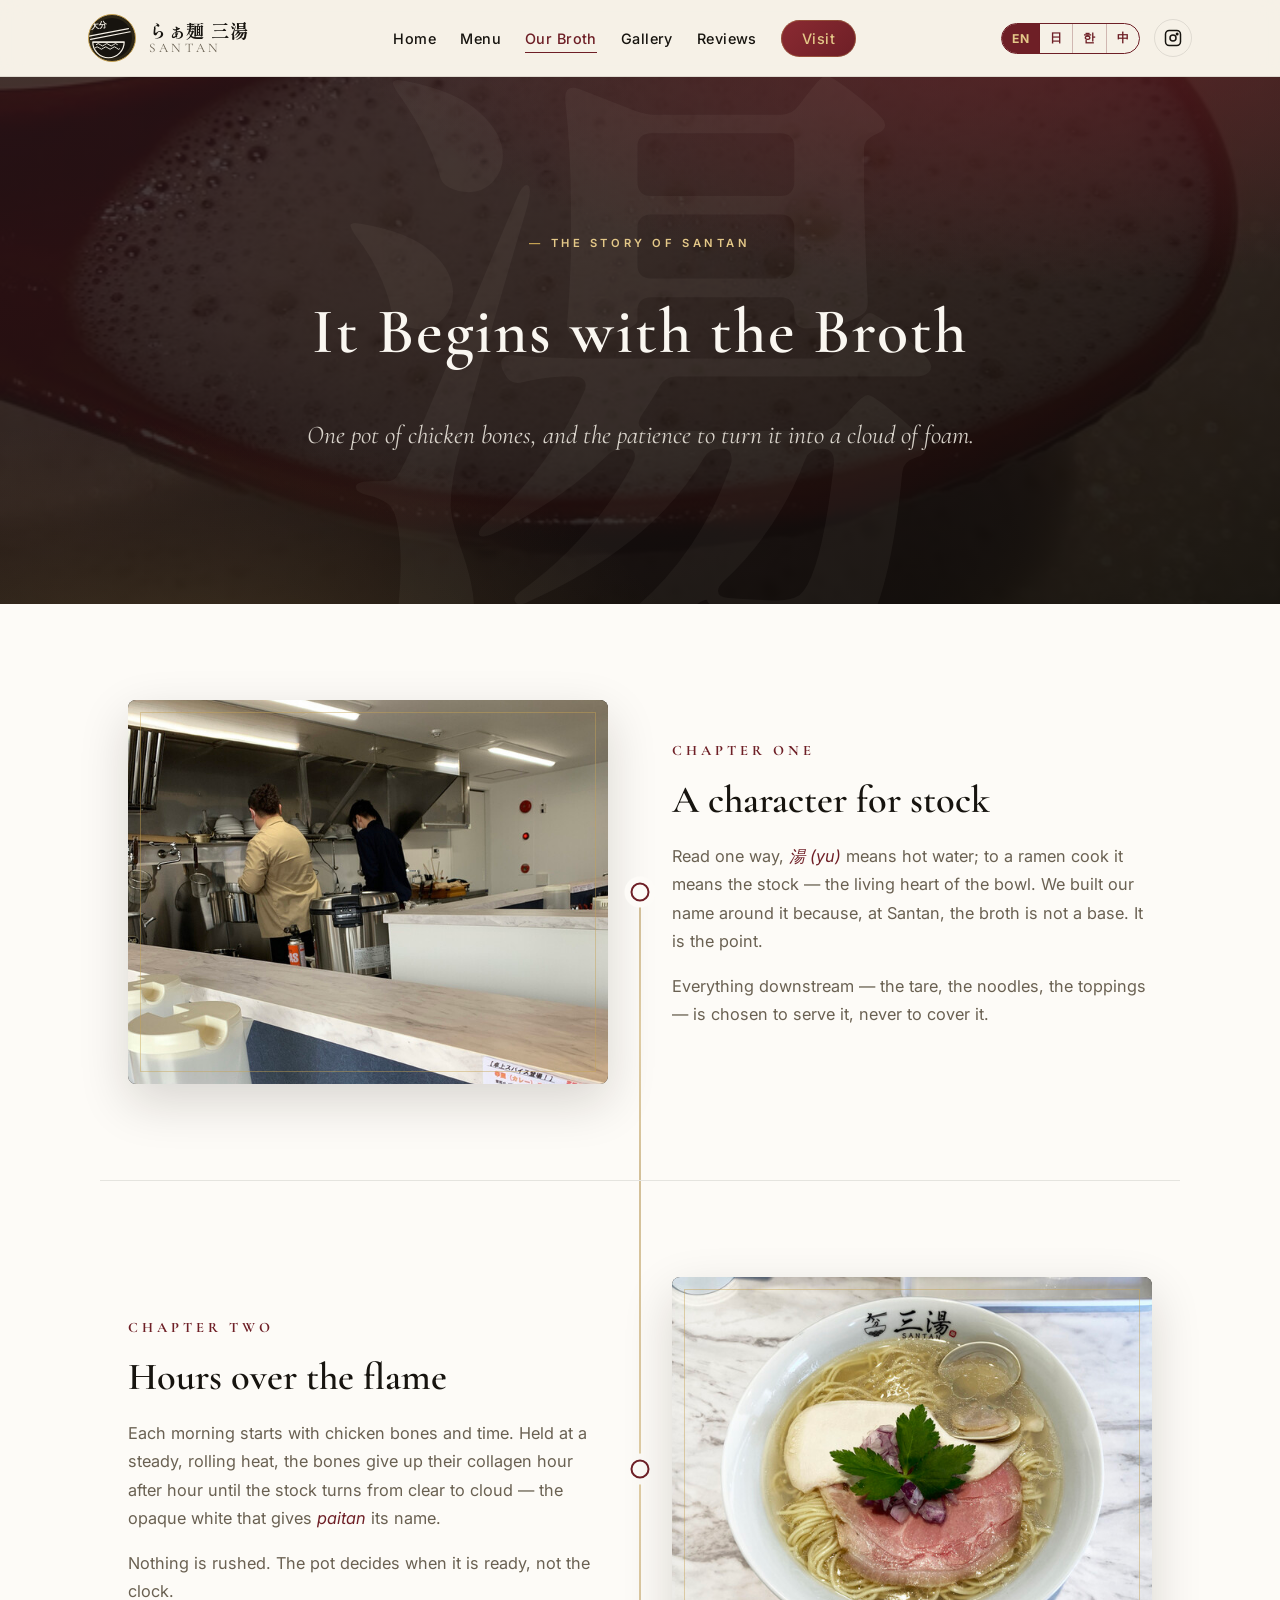
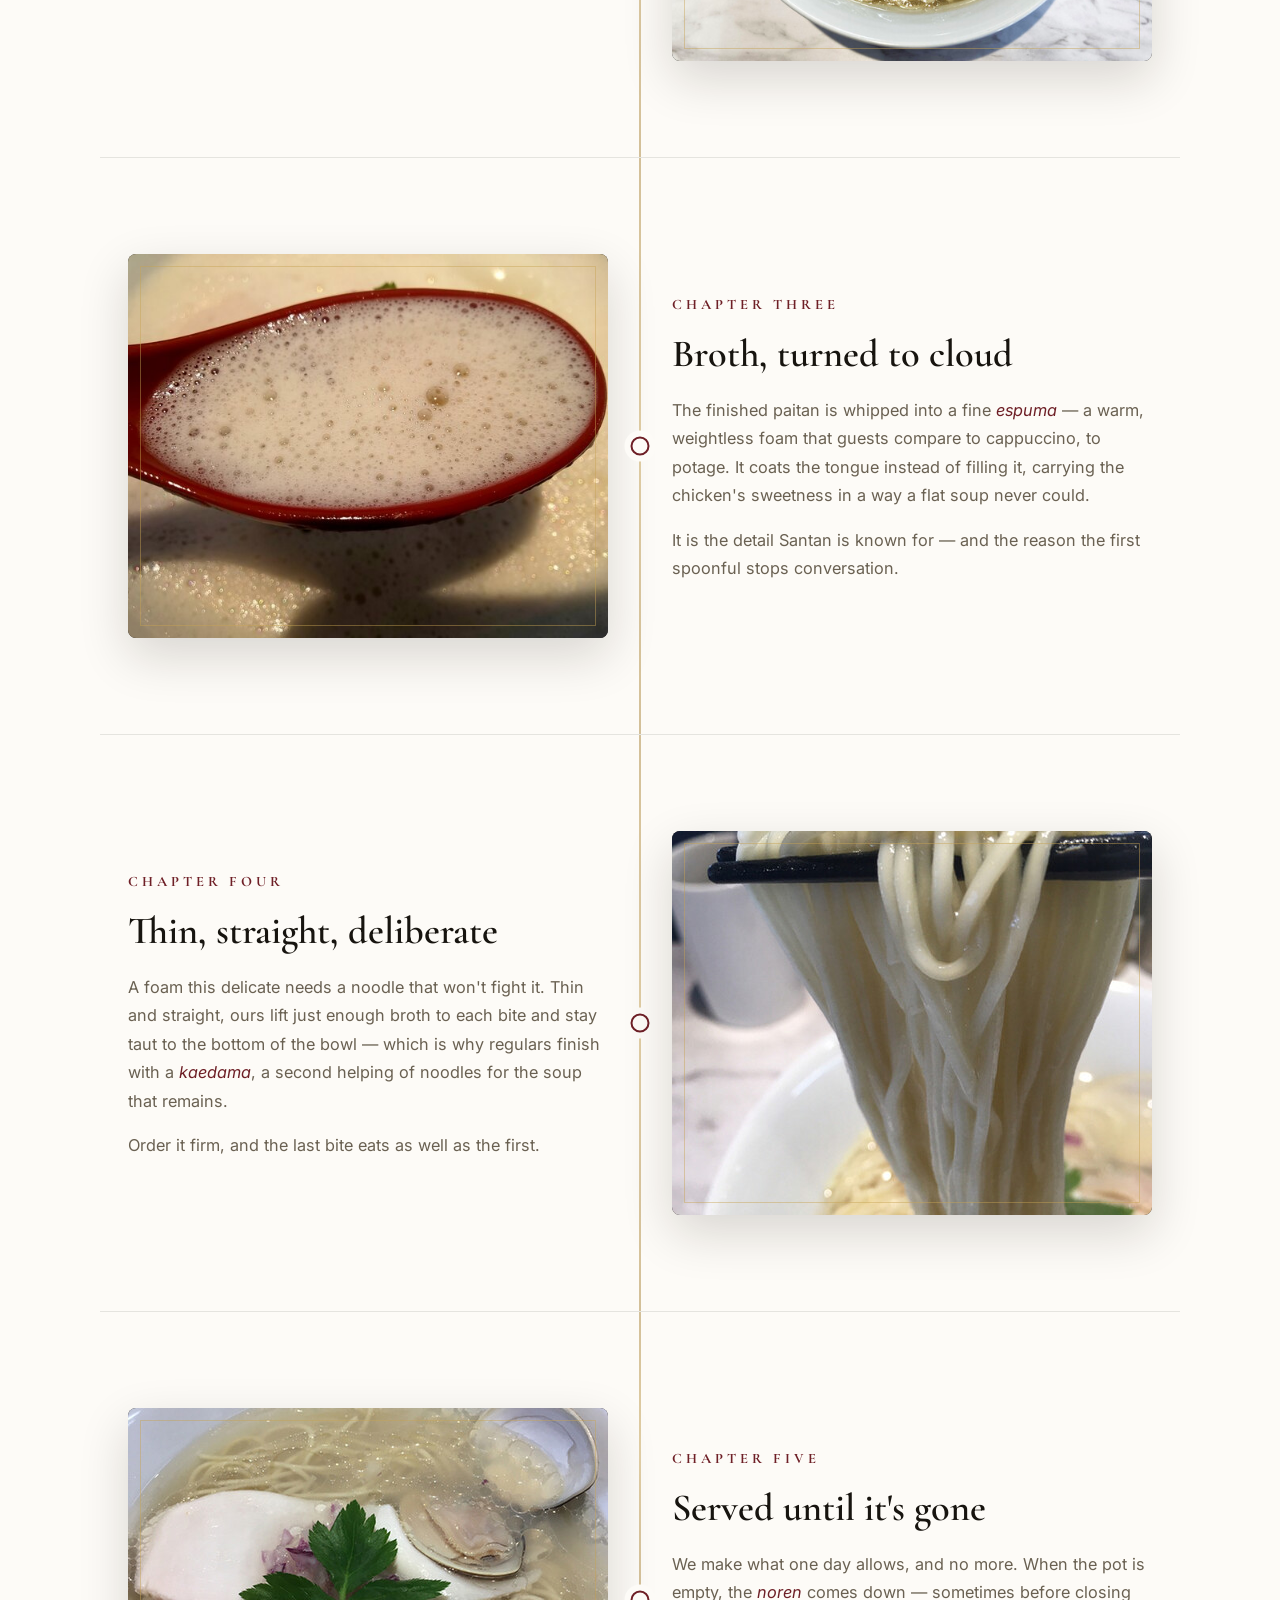
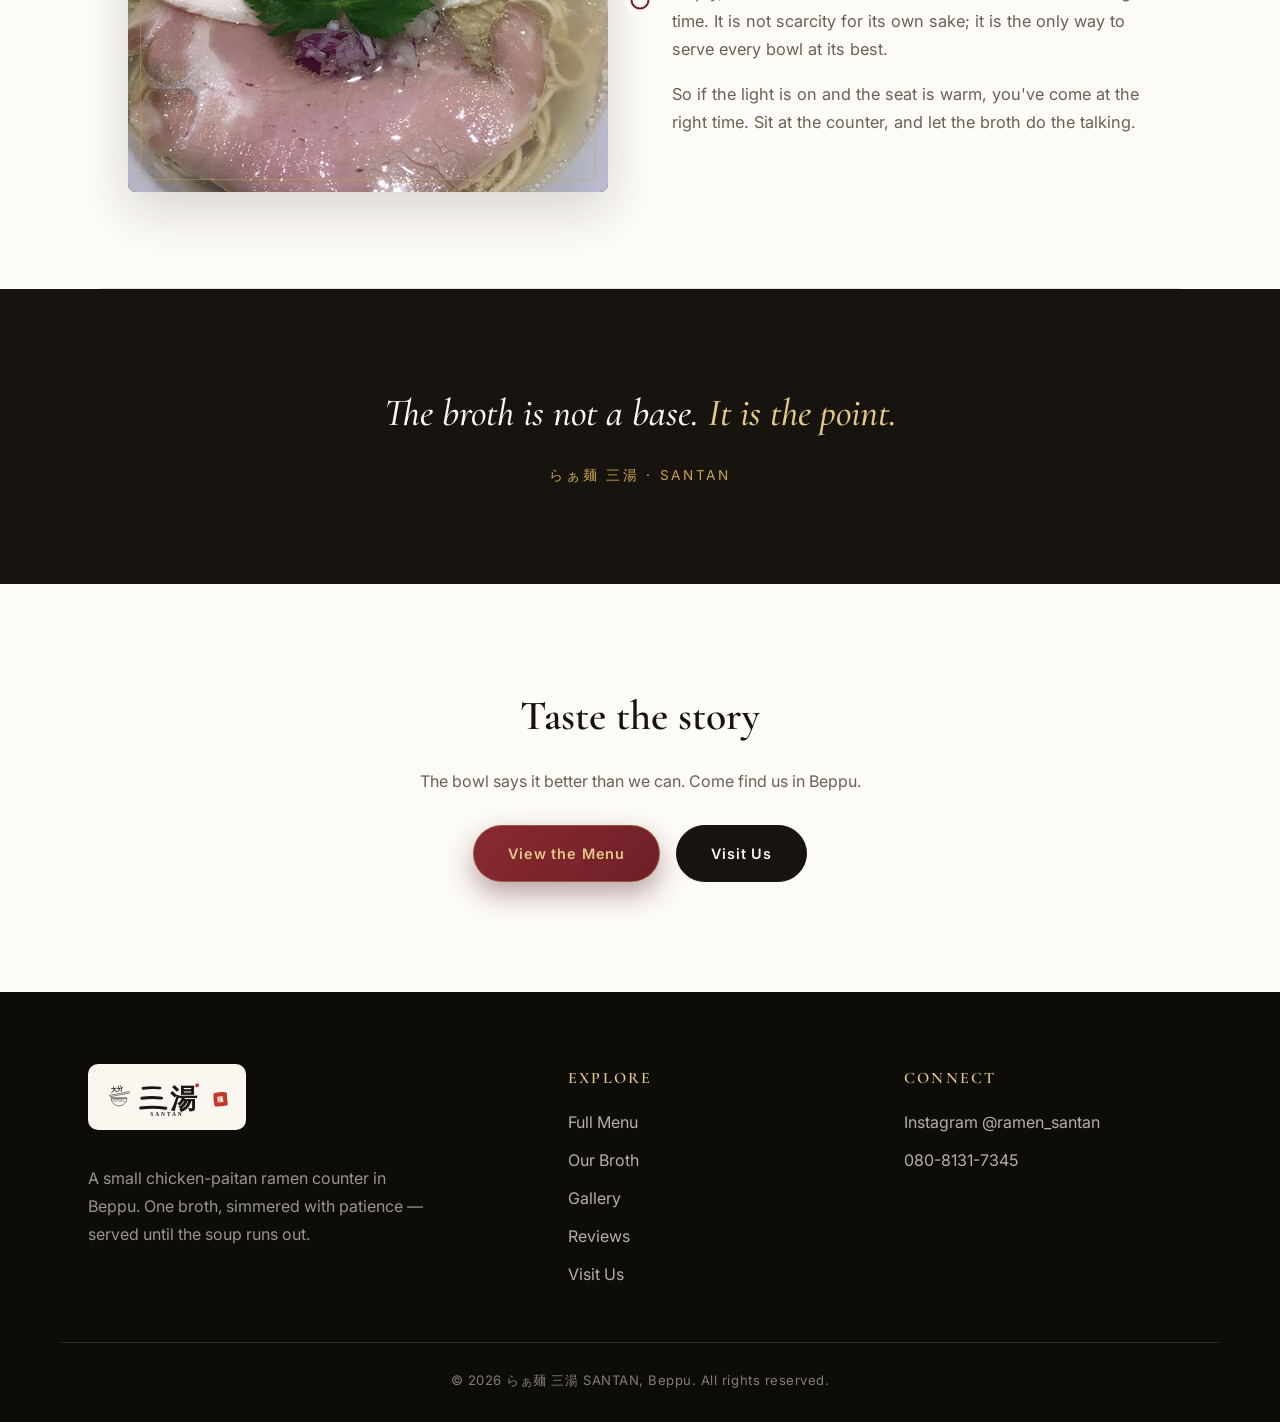
==== broth.html @ 4871c451 "Initial commit: SANTAN ramen site (full, incl. images)" ====
<!DOCTYPE html>
<html lang="en" data-lang="en">
<head>
<meta charset="UTF-8">
<meta name="viewport" content="width=device-width, initial-scale=1.0">
<title>The Broth Story | SANTAN らぁ麺 三湯 — Beppu</title>
<meta name="description" content="How らぁ麺 三湯 SANTAN turns a pot of chicken bones into a cloud of espuma foam — the story of the broth, in five chapters. EN / 日本語 / 한국어 / 中文.">
<link rel="preconnect" href="https://fonts.googleapis.com">
<link rel="preconnect" href="https://fonts.gstatic.com" crossorigin>
<link href="https://fonts.googleapis.com/css2?family=Cormorant+Garamond:ital,wght@0,500;0,600;0,700;1,500;1,600&family=Shippori+Mincho+B1:wght@500;600;700;800&family=Zen+Kaku+Gothic+New:wght@400;500;700&family=Noto+Sans+KR:wght@400;500;700&family=Noto+Sans+SC:wght@400;500;700&family=Inter:wght@400;500;600&display=swap" rel="stylesheet">
<link rel="stylesheet" href="css/style.css">
</head>
<body>

<header class="site-header">
  <div class="nav-wrap">
    <a href="index.html" class="logo">
      <span class="logo-badge"><img src="pictures/logo-icon.svg" alt="Santan bowl mark"></span>
      <span class="logo-text">
        <span class="jp">らぁ麺 三湯</span>
        <span class="en">Santan</span>
      </span>
    </a>

    <nav class="main-nav" id="mainNav">
      <ul>
        <li><a href="index.html"><span class="lang-en">Home</span><span class="lang-jp">ホーム</span><span class="lang-ko">홈</span><span class="lang-zh">首页</span></a></li>
        <li><a href="menu.html"><span class="lang-en">Menu</span><span class="lang-jp">お品書き</span><span class="lang-ko">메뉴</span><span class="lang-zh">菜单</span></a></li>
        <li><a href="broth.html" class="active"><span class="lang-en">Our Broth</span><span class="lang-jp">こだわり</span><span class="lang-ko">육수 이야기</span><span class="lang-zh">汤头故事</span></a></li>
        <li><a href="index.html#gallery"><span class="lang-en">Gallery</span><span class="lang-jp">ギャラリー</span><span class="lang-ko">갤러리</span><span class="lang-zh">相册</span></a></li>
        <li><a href="index.html#reviews"><span class="lang-en">Reviews</span><span class="lang-jp">口コミ</span><span class="lang-ko">리뷰</span><span class="lang-zh">评价</span></a></li>
        <li><a href="index.html#visit" class="nav-cta"><span class="lang-en">Visit</span><span class="lang-jp">アクセス</span><span class="lang-ko">오시는 길</span><span class="lang-zh">到店</span></a></li>
      </ul>
    </nav>

    <div class="header-actions">
      <div class="lang-toggle" id="langToggle">
        <button data-lang="en" class="active" title="English">EN</button>
        <button data-lang="jp" title="日本語">日</button>
        <button data-lang="ko" title="한국어">한</button>
        <button data-lang="zh" title="中文">中</button>
      </div>
      <a class="insta-link" href="https://www.instagram.com/ramen_santan/" target="_blank" rel="noopener" aria-label="Instagram">
        <svg width="18" height="18" viewBox="0 0 24 24" fill="none" stroke="currentColor" stroke-width="2"><rect x="2" y="2" width="20" height="20" rx="5"/><circle cx="12" cy="12" r="4"/><circle cx="17.5" cy="6.5" r="1"/></svg>
      </a>
      <button class="hamburger" id="navToggle" aria-label="Menu" aria-expanded="false">
        <span></span><span></span><span></span>
      </button>
    </div>
  </div>
</header>

<section class="story-hero">
  <div class="inner">
    <span class="eyebrow"><span class="lang-en">The Story of Santan</span><span class="lang-jp">三湯の物語</span><span class="lang-ko">三湯 이야기</span><span class="lang-zh">三湯的故事</span></span>
    <h1><span class="lang-en">It Begins with the Broth</span><span class="lang-jp">「湯」から始まる物語</span><span class="lang-ko">국물에서 시작되다</span><span class="lang-zh">始于一锅汤</span></h1>
    <p class="lede">
      <span class="lang-en">One pot of chicken bones, and the patience to turn it into a cloud of foam.</span>
      <span class="lang-jp">一鍋の鶏ガラを、白い泡の雲に変えるまでの手間。</span>
      <span class="lang-ko">닭 뼈 한 솥을, 새하얀 거품 구름으로 바꾸기까지의 정성.</span>
      <span class="lang-zh">一锅鸡骨，与将它化作云般泡沫的耐心。</span>
    </p>
  </div>
</section>

<div class="story-body">

  <article class="story-chapter">
    <div class="story-figure"><img src="pictures/gallery-1.jpg" alt="Open kitchen at Santan" onerror="this.style.display='none'"></div>
    <div class="story-content">
      <span class="story-num"><span class="lang-en">Chapter One</span><span class="lang-jp">其の一</span><span class="lang-ko">첫 번째</span><span class="lang-zh">其一</span></span>
      <h2><span class="lang-en">A character for stock</span><span class="lang-jp">「湯」という一字</span><span class="lang-ko">‘湯’이라는 글자</span><span class="lang-zh">一个「湯」字</span></h2>
      <p>
        <span class="lang-en">Read one way, <em>湯 (yu)</em> means hot water; to a ramen cook it means the stock — the living heart of the bowl. We built our name around it because, at Santan, the broth is not a base. It is the point.</span>
        <span class="lang-jp">「湯（ゆ）」は湯気立つお湯であり、ラーメン職人にとっては出汁そのもの——器の命です。三湯では、スープは土台ではなく主役。だからこの一字を店名に据えました。</span>
        <span class="lang-ko">‘湯(유)’는 뜨거운 물이자, 라멘 장인에게는 육수 그 자체—그릇의 심장입니다. 三湯에서 국물은 바탕이 아니라 주인공이기에, 이 한 글자를 상호에 담았습니다.</span>
        <span class="lang-zh">「湯」既是热水，对拉面职人而言更是高汤——一碗的灵魂。在三湯，汤头并非陪衬，而是主角，故以此字立店名。</span>
      </p>
      <p>
        <span class="lang-en">Everything downstream — the tare, the noodles, the toppings — is chosen to serve it, never to cover it.</span>
        <span class="lang-jp">タレも、麺も、具材も、すべてはスープを引き立てるために選ぶ。決して覆い隠さないために。</span>
        <span class="lang-ko">타레도, 면도, 고명도—모두 국물을 살리기 위해 고를 뿐, 결코 가리기 위함이 아닙니다.</span>
        <span class="lang-zh">调味、面条、配料，一切皆为衬托汤头而选，绝不掩盖。</span>
      </p>
    </div>
  </article>

  <article class="story-chapter">
    <div class="story-figure"><img src="pictures/gallery-2.jpg" alt="White chicken paitan broth" onerror="this.style.display='none'"></div>
    <div class="story-content">
      <span class="story-num"><span class="lang-en">Chapter Two</span><span class="lang-jp">其の二</span><span class="lang-ko">두 번째</span><span class="lang-zh">其二</span></span>
      <h2><span class="lang-en">Hours over the flame</span><span class="lang-jp">火にかける時間</span><span class="lang-ko">불 앞에서의 시간</span><span class="lang-zh">灶火上的时光</span></h2>
      <p>
        <span class="lang-en">Each morning starts with chicken bones and time. Held at a steady, rolling heat, the bones give up their collagen hour after hour until the stock turns from clear to cloud — the opaque white that gives <em>paitan</em> its name.</span>
        <span class="lang-jp">一日は、鶏ガラと時間から始まります。安定した強火で炊き続けると、骨は何時間もかけてコラーゲンを放ち、澄んだ出汁はやがて白く濁る——白湯（パイタン）の名の由来です。</span>
        <span class="lang-ko">하루는 닭 뼈와 시간으로 시작됩니다. 일정한 센 불로 계속 끓이면 뼈는 몇 시간에 걸쳐 콜라겐을 내어주고, 맑던 국물은 이윽고 뽀얗게 흐려집니다—백탕(파이탄)이라는 이름의 유래입니다.</span>
        <span class="lang-zh">每日清晨，从鸡骨与时间开始。以稳定的旺火持续熬煮，骨中胶质在数小时间释出，清汤渐渐转为乳白——这正是「白汤（paitan）」名字的由来。</span>
      </p>
      <p>
        <span class="lang-en">Nothing is rushed. The pot decides when it is ready, not the clock.</span>
        <span class="lang-jp">急ぐことはありません。仕上がりを決めるのは時計ではなく、鍋そのものです。</span>
        <span class="lang-ko">서두르지 않습니다. 완성을 정하는 것은 시계가 아니라 솥 자신입니다.</span>
        <span class="lang-zh">急不得。决定何时完成的，不是钟表，而是那口锅。</span>
      </p>
    </div>
  </article>

  <article class="story-chapter">
    <div class="story-figure"><img src="pictures/broth.jpg" alt="Espuma foam on the paitan" onerror="this.style.display='none'"></div>
    <div class="story-content">
      <span class="story-num"><span class="lang-en">Chapter Three</span><span class="lang-jp">其の三</span><span class="lang-ko">세 번째</span><span class="lang-zh">其三</span></span>
      <h2><span class="lang-en">Broth, turned to cloud</span><span class="lang-jp">スープを、泡の雲に</span><span class="lang-ko">국물을 거품 구름으로</span><span class="lang-zh">汤化作云</span></h2>
      <p>
        <span class="lang-en">The finished paitan is whipped into a fine <em>espuma</em> — a warm, weightless foam that guests compare to cappuccino, to potage. It coats the tongue instead of filling it, carrying the chicken's sweetness in a way a flat soup never could.</span>
        <span class="lang-jp">仕上がった白湯は、きめ細かなエスプーマ（泡）に。カプチーノやポタージュに例えられる、温かく軽やかな泡です。舌を満たすのではなく包み込み、鶏の甘みを、通常のスープにはない形で運びます。</span>
        <span class="lang-ko">완성된 백탕은 고운 <em>에스푸마</em>(거품)로 만듭니다. 손님들이 카푸치노나 포타주에 비유하는, 따뜻하고 가벼운 거품입니다. 혀를 채우기보다 감싸며, 여느 국물에는 없는 방식으로 닭의 단맛을 전합니다.</span>
        <span class="lang-zh">熬成的白汤被打成细腻的<em>意式泡沫</em>——一层温热轻盈、被客人比作卡布奇诺与浓汤的泡沫。它包覆舌尖而非填满，以寻常汤汁难及的方式承载鸡的甘甜。</span>
      </p>
      <p>
        <span class="lang-en">It is the detail Santan is known for — and the reason the first spoonful stops conversation.</span>
        <span class="lang-jp">それは三湯が知られる所以であり、最初のひと口で会話が止まる理由でもあります。</span>
        <span class="lang-ko">그것이 三湯이 알려진 이유이자, 첫 한 술에 대화가 멈추는 까닭입니다.</span>
        <span class="lang-zh">这正是三湯为人称道之处，也是第一口便令人噤声的缘由。</span>
      </p>
    </div>
  </article>

  <article class="story-chapter">
    <div class="story-figure"><img src="pictures/noodles.jpg" alt="Thin straight noodles" onerror="this.style.display='none'"></div>
    <div class="story-content">
      <span class="story-num"><span class="lang-en">Chapter Four</span><span class="lang-jp">其の四</span><span class="lang-ko">네 번째</span><span class="lang-zh">其四</span></span>
      <h2><span class="lang-en">Thin, straight, deliberate</span><span class="lang-jp">細く、まっすぐ、意図して</span><span class="lang-ko">가늘고, 곧게, 의도적으로</span><span class="lang-zh">纤细、笔直、用心</span></h2>
      <p>
        <span class="lang-en">A foam this delicate needs a noodle that won't fight it. Thin and straight, ours lift just enough broth to each bite and stay taut to the bottom of the bowl — which is why regulars finish with a <em>kaedama</em>, a second helping of noodles for the soup that remains.</span>
        <span class="lang-jp">繊細な泡には、それを邪魔しない麺を。細くまっすぐな麺は、ひと口ごとにちょうどよい量のスープをまとい、最後まで心地よいコシを保ちます。だから常連は替え玉で締める——残ったスープに、もう一玉。</span>
        <span class="lang-ko">섬세한 거품에는 그것을 방해하지 않는 면을. 가늘고 곧은 면은 한 입마다 딱 알맞은 국물을 머금고 끝까지 탄력을 지킵니다. 그래서 단골들은 <em>카에다마</em>로 마무리합니다—남은 국물에 면 한 사리 더.</span>
        <span class="lang-zh">如此细腻的泡沫，需要一款不与之相争的面。我们的面纤细笔直，每一口都恰好裹起适量汤汁，直到碗底仍保有弹性——因此常客总以「替玉」收尾，为剩下的汤，再添一份面。</span>
      </p>
      <p>
        <span class="lang-en">Order it firm, and the last bite eats as well as the first.</span>
        <span class="lang-jp">固めで頼めば、最後のひと口も一杯目のように。</span>
        <span class="lang-ko">면을 단단하게 주문하면, 마지막 한 입도 처음처럼 즐길 수 있습니다.</span>
        <span class="lang-zh">点个偏硬，最后一口也如初尝般美好。</span>
      </p>
    </div>
  </article>

  <article class="story-chapter">
    <div class="story-figure"><img src="pictures/gallery-3.jpg" alt="Finished bowl with chashu and egg" onerror="this.style.display='none'"></div>
    <div class="story-content">
      <span class="story-num"><span class="lang-en">Chapter Five</span><span class="lang-jp">其の五</span><span class="lang-ko">다섯 번째</span><span class="lang-zh">其五</span></span>
      <h2><span class="lang-en">Served until it's gone</span><span class="lang-jp">なくなり次第、終い</span><span class="lang-ko">소진되면, 그날의 마감</span><span class="lang-zh">售罄，即止</span></h2>
      <p>
        <span class="lang-en">We make what one day allows, and no more. When the pot is empty, the <em>noren</em> comes down — sometimes before closing time. It is not scarcity for its own sake; it is the only way to serve every bowl at its best.</span>
        <span class="lang-jp">その日炊いた分だけ、それ以上は作りません。鍋が空けば暖簾を下ろす——閉店前のこともあります。演出ではなく、すべての一杯を最高の状態で出すための、ただひとつの方法です。</span>
        <span class="lang-ko">그날 끓인 만큼만, 그 이상은 만들지 않습니다. 솥이 비면 <em>노렌</em>을 내립니다—마감 전일 때도 있습니다. 일부러 부족하게 하려는 것이 아니라, 모든 그릇을 최상의 상태로 내기 위한 유일한 방법입니다.</span>
        <span class="lang-zh">我们只做一天所能成就的量，绝不多做。锅空了，<em>暖帘</em>便落下——有时早于打烊。这并非刻意稀缺，而是让每一碗都以最佳状态呈上的唯一方式。</span>
      </p>
      <p>
        <span class="lang-en">So if the light is on and the seat is warm, you've come at the right time. Sit at the counter, and let the broth do the talking.</span>
        <span class="lang-jp">灯りがともり、席が空いていれば、ちょうど良い頃合い。カウンターに腰かけて、あとはスープに語らせてください。</span>
        <span class="lang-ko">불이 켜져 있고 자리가 남아 있다면, 딱 좋은 때입니다. 카운터에 앉아, 나머지는 국물에 맡겨 보세요.</span>
        <span class="lang-zh">所以，若灯还亮着、座位尚温，你便来得正是时候。坐上吧台，让汤头替我们说话。</span>
      </p>
    </div>
  </article>

</div>

<div class="pullquote-wrap">
  <p class="pullquote">
    <span class="lang-en">The broth is not a base. <span class="accent">It is the point.</span></span>
    <span class="lang-jp">スープは土台ではない。<span class="accent">それが、主役だ。</span></span>
    <span class="lang-ko">국물은 바탕이 아니다. <span class="accent">그것이 주인공이다.</span></span>
    <span class="lang-zh">汤头不是陪衬，<span class="accent">而是主角。</span></span>
  </p>
  <div class="pullquote-attr">らぁ麺 三湯 · SANTAN</div>
</div>

<section class="story-cta">
  <h2><span class="lang-en">Taste the story</span><span class="lang-jp">物語を、味わう</span><span class="lang-ko">이야기를 맛보다</span><span class="lang-zh">品尝这个故事</span></h2>
  <p>
    <span class="lang-en">The bowl says it better than we can. Come find us in Beppu.</span>
    <span class="lang-jp">器が、言葉よりも雄弁に語ります。別府でお待ちしています。</span>
    <span class="lang-ko">그릇이 말보다 더 잘 이야기합니다. 벳푸에서 기다리겠습니다.</span>
    <span class="lang-zh">一碗胜过千言。别府见。</span>
  </p>
  <div class="hero-ctas">
    <a href="menu.html" class="btn btn-primary"><span class="lang-en">View the Menu</span><span class="lang-jp">お品書きを見る</span><span class="lang-ko">메뉴 보기</span><span class="lang-zh">查看菜单</span></a>
    <a href="index.html#visit" class="btn btn-ink"><span class="lang-en">Visit Us</span><span class="lang-jp">アクセス</span><span class="lang-ko">오시는 길</span><span class="lang-zh">到店信息</span></a>
  </div>
</section>

<footer class="site-footer">
  <div class="container footer-grid">
    <div>
      <div class="footer-logo-card">
        <img src="pictures/logo.svg" alt="らぁ麺 三湯 SANTAN logo">
      </div>
      <p style="max-width: 340px; color: rgba(245,240,230,0.6);">
        <span class="lang-en">A small chicken-paitan ramen counter in Beppu. One broth, simmered with patience — served until the soup runs out.</span>
        <span class="lang-jp">別府の小さな鶏白湯らぁ麺店。一杯の白湯にひたむきな手間を込めて、スープがなくなり次第終了。</span>
        <span class="lang-ko">벳푸의 작은 닭 백탕 라멘집. 한 그릇의 백탕에 정성을 담아, 국물이 소진되면 영업을 마칩니다.</span>
        <span class="lang-zh">别府一家小小的鸡白汤拉面店。一碗白汤，慢火细熬，汤尽即止。</span>
      </p>
    </div>
    <div>
      <h4><span class="lang-en">Explore</span><span class="lang-jp">メニュー</span><span class="lang-ko">둘러보기</span><span class="lang-zh">探索</span></h4>
      <ul>
        <li><a href="menu.html"><span class="lang-en">Full Menu</span><span class="lang-jp">お品書き</span><span class="lang-ko">전체 메뉴</span><span class="lang-zh">完整菜单</span></a></li>
        <li><a href="broth.html"><span class="lang-en">Our Broth</span><span class="lang-jp">こだわり</span><span class="lang-ko">육수 이야기</span><span class="lang-zh">汤头故事</span></a></li>
        <li><a href="index.html#gallery"><span class="lang-en">Gallery</span><span class="lang-jp">ギャラリー</span><span class="lang-ko">갤러리</span><span class="lang-zh">相册</span></a></li>
        <li><a href="index.html#reviews"><span class="lang-en">Reviews</span><span class="lang-jp">口コミ</span><span class="lang-ko">리뷰</span><span class="lang-zh">评价</span></a></li>
        <li><a href="index.html#visit"><span class="lang-en">Visit Us</span><span class="lang-jp">アクセス</span><span class="lang-ko">오시는 길</span><span class="lang-zh">到店</span></a></li>
      </ul>
    </div>
    <div>
      <h4><span class="lang-en">Connect</span><span class="lang-jp">つながる</span><span class="lang-ko">연결</span><span class="lang-zh">联系</span></h4>
      <ul>
        <li><a href="https://www.instagram.com/ramen_santan/" target="_blank" rel="noopener">Instagram @ramen_santan</a></li>
        <li><a href="tel:08081317345">080-8131-7345</a></li>
      </ul>
    </div>
  </div>
  <div class="container footer-bottom">
    <span class="lang-en">© 2026 らぁ麺 三湯 SANTAN, Beppu. All rights reserved.</span>
    <span class="lang-jp">© 2026 らぁ麺 三湯 SANTAN, Beppu. 別府より、心を込めて。</span>
    <span class="lang-ko">© 2026 らぁ麺 三湯 SANTAN, Beppu. 벳푸에서 정성을 담아.</span>
    <span class="lang-zh">© 2026 らぁ麺 三湯 SANTAN, Beppu. 別府用心呈上。</span>
  </div>
</footer>

<script src="js/main.js"></script>
</body>
</html>
---- css/style.css ----
/* ==========================================================================
   らぁ麺 三湯 SANTAN — Beppu chicken-paitan ramen.
   Premium Japanese palette: sumi ink + kinari washi cream + vermilion (朱)
   + brass. Serif display type, generous negative space.
   Architecture mirrors the Khan's Adda reference site.
   ========================================================================== */
:root {
  --sumi: #17140F;        /* near-black ink */
  --sumi-2: #211C15;      /* charcoal */
  --shu: #C0392B;         /* vermilion / 朱 */
  --shu-deep: #97281C;
  --shu-glow: #E0503A;
  --maroon: #6E1F26;      /* deep maroon — logo / IG brand red */
  --maroon-2: #4A141A;    /* darkest maroon */
  --maroon-soft: #8A2A32;
  --brass: #C6A253;       /* brass / gold accent */
  --brass-light: #E4C888;
  --brass-deep: #A9843A;
  --kinari: #FAF7F1;      /* vanilla-white — premium, barely-there beige */
  --kinari-2: #F1EADC;
  --paitan: #FDFBF7;      /* near-white broth cream (lightest) */
  --stone: #6A6152;       /* muted body text on cream */
  --stone-2: #8B8272;
  --line: rgba(23,20,15,0.10);
  --white: #FFFFFF;

  --font-serif: 'Cormorant Garamond', 'Shippori Mincho B1', serif;
  --font-jp-serif: 'Shippori Mincho B1', 'Cormorant Garamond', serif;
  --font-body: 'Inter', 'Zen Kaku Gothic New', sans-serif;
  --font-jp: 'Zen Kaku Gothic New', 'Inter', sans-serif;
  --font-ko: 'Noto Sans KR', 'Inter', sans-serif;
  --font-zh: 'Noto Sans SC', 'Inter', sans-serif;

  --shadow: 0 18px 50px rgba(23, 20, 15, 0.16);
  --shadow-soft: 0 8px 30px rgba(23, 20, 15, 0.10);
  --radius: 6px;
}

* { box-sizing: border-box; }
html { scroll-behavior: smooth; }

body {
  margin: 0;
  font-family: var(--font-body);
  background: var(--kinari);
  color: var(--sumi);
  line-height: 1.75;
  overflow-x: hidden;
  -webkit-font-smoothing: antialiased;
}

img { max-width: 100%; display: block; }
a { text-decoration: none; color: inherit; }
ul { list-style: none; margin: 0; padding: 0; }
section { position: relative; }

/* language toggling (en / jp / ko / zh) ----------------------------------- */
html[data-lang="en"] :is(.lang-jp, .lang-ko, .lang-zh) { display: none; }
html[data-lang="jp"] :is(.lang-en, .lang-ko, .lang-zh) { display: none; }
html[data-lang="ko"] :is(.lang-en, .lang-jp, .lang-zh) { display: none; }
html[data-lang="zh"] :is(.lang-en, .lang-jp, .lang-ko) { display: none; }
html[data-lang="jp"] body { font-family: var(--font-jp); }
html[data-lang="ko"] body { font-family: var(--font-ko); }
html[data-lang="zh"] body { font-family: var(--font-zh); }

/* keep serif display feel for CJK headings (per active language) */
html[data-lang="jp"] :is(.section-heading h2, .about-text h2, .menu-section-title h2,
  .menu-hero h1, .visit-card h3, .hero .tagline, .item-name, .story-hero h1,
  .story-chapter h2, .reviews-head h2, .pullquote) { font-family: var(--font-jp-serif); }
html[data-lang="ko"] :is(.section-heading h2, .about-text h2, .menu-section-title h2,
  .menu-hero h1, .visit-card h3, .hero .tagline, .item-name, .story-hero h1,
  .story-chapter h2, .reviews-head h2, .pullquote) { font-family: var(--font-ko); font-weight: 700; }
html[data-lang="zh"] :is(.section-heading h2, .about-text h2, .menu-section-title h2,
  .menu-hero h1, .visit-card h3, .hero .tagline, .item-name, .story-hero h1,
  .story-chapter h2, .reviews-head h2, .pullquote) { font-family: var(--font-zh); font-weight: 700; }

.container {
  max-width: 1160px;
  margin: 0 auto;
  padding: 0 28px;
}

/* thin brush divider ------------------------------------------------------- */
.rule-divider {
  height: 1px;
  background: linear-gradient(90deg, transparent, var(--brass) 20%, var(--brass) 80%, transparent);
  opacity: 0.55;
}

/* buttons ------------------------------------------------------------------ */
.btn {
  display: inline-flex;
  align-items: center;
  gap: 8px;
  padding: 15px 34px;
  border-radius: 999px;
  font-family: var(--font-body);
  font-weight: 600;
  font-size: 0.9rem;
  letter-spacing: 0.06em;
  transition: transform 0.25s ease, box-shadow 0.25s ease, background 0.25s ease, color 0.25s ease;
  cursor: pointer;
  border: none;
}
.btn-primary {
  background: linear-gradient(135deg, var(--maroon-soft), var(--maroon));
  color: var(--brass-light);
  border: 1px solid rgba(198,162,83,0.4);
  box-shadow: 0 12px 28px rgba(74, 20, 26, 0.38);
}
.btn-primary:hover { transform: translateY(-3px); box-shadow: 0 16px 34px rgba(74, 20, 26, 0.5); background: linear-gradient(135deg, var(--maroon), var(--maroon-2)); }
.btn-outline {
  background: transparent;
  color: var(--paitan);
  border: 1px solid rgba(245, 240, 230, 0.55);
}
.btn-outline:hover { background: var(--paitan); color: var(--sumi); }
.btn-ink {
  background: var(--sumi);
  color: var(--kinari);
  border: 1px solid var(--sumi);
}
.btn-ink:hover { transform: translateY(-3px); background: transparent; color: var(--sumi); }
.btn-brass {
  background: transparent;
  color: var(--brass);
  border: 1px solid var(--brass);
}
.btn-brass:hover { background: var(--brass); color: var(--sumi); transform: translateY(-3px); }

/* section headings --------------------------------------------------------- */
.eyebrow {
  display: inline-block;
  font-family: var(--font-body);
  font-weight: 600;
  color: var(--shu);
  letter-spacing: 0.32em;
  text-transform: uppercase;
  font-size: 0.7rem;
  margin-bottom: 14px;
}
.eyebrow::before { content: "—  "; color: var(--brass); }
.section-heading { text-align: center; margin-bottom: 8px; }
.section-heading h2 {
  font-family: var(--font-serif);
  font-weight: 600;
  font-size: clamp(2rem, 4.5vw, 3.1rem);
  color: var(--sumi);
  margin: 0 0 10px;
  letter-spacing: 0.01em;
}
html[data-lang="jp"] .section-heading h2 { font-family: var(--font-jp-serif); }
.section-heading p {
  color: var(--stone);
  font-size: 1.02rem;
  margin: 0 auto;
  max-width: 560px;
}

/* header ------------------------------------------------------------------- */
.site-header {
  position: sticky;
  top: 0;
  z-index: 100;
  background: rgba(245, 240, 230, 0.86);
  backdrop-filter: blur(12px);
  border-bottom: 1px solid var(--line);
}
.nav-wrap {
  max-width: 1160px;
  margin: 0 auto;
  padding: 14px 28px;
  display: flex;
  align-items: center;
  justify-content: space-between;
  gap: 16px;
}
.logo { display: flex; align-items: center; gap: 13px; }
.logo-badge {
  width: 48px;
  height: 48px;
  border-radius: 50%;
  overflow: hidden;
  flex-shrink: 0;
  display: grid;
  place-items: center;
  background: var(--sumi);
  color: var(--brass-light);
  border: 1px solid var(--brass);
  box-shadow: inset 0 0 0 3px rgba(198,162,83,0.12);
}
.logo-badge .kanji {
  font-family: var(--font-jp-serif);
  font-weight: 700;
  font-size: 1.15rem;
  line-height: 1;
  letter-spacing: -0.04em;
}
.logo-badge img { width: 100%; height: 100%; object-fit: cover; }
.logo-text { line-height: 1.15; }
.logo-text .jp {
  font-family: var(--font-jp-serif);
  font-size: 1.15rem;
  font-weight: 700;
  color: var(--sumi);
  display: block;
  letter-spacing: 0.04em;
}
.logo-text .en {
  font-family: var(--font-serif);
  font-size: 0.82rem;
  color: var(--stone);
  letter-spacing: 0.28em;
  text-transform: uppercase;
  display: block;
}

.main-nav ul { display: flex; gap: 24px; align-items: center; }
.main-nav a {
  font-weight: 500;
  color: var(--sumi);
  font-size: 0.9rem;
  letter-spacing: 0.03em;
  position: relative;
  padding: 6px 0;
}
.main-nav a::after {
  content: "";
  position: absolute;
  left: 0; bottom: 0;
  width: 0; height: 1px;
  background: var(--maroon);
  transition: width 0.28s ease;
}
.main-nav a:hover::after, .main-nav a.active::after { width: 100%; }
.main-nav a.active { color: var(--maroon); }
.main-nav a.nav-cta {
  background: linear-gradient(135deg, var(--maroon-soft), var(--maroon));
  color: var(--brass-light) !important;
  padding: 9px 20px;
  border-radius: 999px;
  border: 1px solid rgba(198,162,83,0.35);
}
.main-nav a.nav-cta::after { display: none; }
.main-nav a.nav-cta:hover { background: linear-gradient(135deg, var(--maroon), var(--maroon-2)); color: var(--brass-light) !important; }

.header-actions { display: flex; align-items: center; gap: 14px; }
.lang-toggle {
  display: flex;
  border: 1px solid var(--maroon);
  border-radius: 999px;
  overflow: hidden;
}
.lang-toggle button {
  border: none;
  background: transparent;
  color: var(--maroon);
  font-family: var(--font-body);
  font-weight: 700;
  white-space: nowrap;
  padding: 6px 10px;
  cursor: pointer;
  font-size: 0.76rem;
  letter-spacing: 0.03em;
  border-right: 1px solid rgba(110,31,38,0.28);
}
.lang-toggle button:last-child { border-right: none; }
.lang-toggle button.active { background: var(--maroon); color: var(--brass-light); }
.insta-link {
  width: 38px;
  height: 38px;
  border-radius: 50%;
  border: 1px solid var(--line);
  display: flex;
  align-items: center;
  justify-content: center;
  color: var(--sumi);
  transition: background 0.2s ease, color 0.2s ease;
}
.insta-link:hover { background: var(--sumi); color: var(--kinari); }

.hamburger {
  display: none;
  width: 42px; height: 42px;
  border: none; background: none;
  cursor: pointer; place-items: center; gap: 5px;
}
.hamburger span {
  display: block; width: 22px; height: 1.5px;
  border-radius: 2px; background: var(--sumi);
  transition: transform 0.3s ease, opacity 0.3s ease;
}
.hamburger.open span:nth-child(1) { transform: translateY(6.5px) rotate(45deg); }
.hamburger.open span:nth-child(2) { opacity: 0; }
.hamburger.open span:nth-child(3) { transform: translateY(-6.5px) rotate(-45deg); }

/* hero --------------------------------------------------------------------- */
.hero {
  background:
    radial-gradient(120% 90% at 82% -10%, rgba(110,31,38,0.55), transparent 55%),
    radial-gradient(90% 80% at 10% 112%, rgba(198,162,83,0.24), transparent 55%),
    linear-gradient(155deg, rgba(40,20,22,0.80) 0%, rgba(23,20,15,0.88) 55%, rgba(14,12,9,0.94) 100%),
    var(--sumi) url('../pictures/hero.jpg') center/cover no-repeat;
  color: var(--kinari);
  padding: 132px 28px 118px;
  text-align: center;
  overflow: hidden;
}
.hero::before {
  content: "三湯";
  position: absolute;
  font-family: var(--font-jp-serif);
  font-weight: 800;
  font-size: clamp(20rem, 46vw, 44rem);
  color: rgba(245, 240, 230, 0.035);
  top: 50%; left: 50%;
  transform: translate(-50%, -50%);
  line-height: 0.8;
  white-space: nowrap;
  pointer-events: none;
  z-index: 0;
}
.hero-content { position: relative; z-index: 1; max-width: 760px; margin: 0 auto; }
.hero .eyebrow { color: var(--brass-light); }
.hero .eyebrow::before { color: var(--brass); }
.hero .hero-kanji {
  font-family: var(--font-jp-serif);
  font-weight: 800;
  font-size: clamp(3.6rem, 12vw, 7rem);
  color: var(--kinari);
  line-height: 1;
  letter-spacing: 0.1em;
  margin: 4px 0 6px;
  text-shadow: 0 10px 40px rgba(0,0,0,0.5);
}
.hero .hero-kanji span { color: var(--shu-glow); }
.hero h1 {
  font-family: var(--font-serif);
  font-weight: 500;
  font-size: clamp(1.4rem, 3.4vw, 2.1rem);
  letter-spacing: 0.42em;
  text-transform: uppercase;
  margin: 0 0 22px;
  color: var(--brass-light);
  padding-left: 0.42em;
}
.hero .tagline {
  font-family: var(--font-serif);
  font-size: clamp(1.25rem, 2.8vw, 1.7rem);
  font-weight: 500;
  font-style: italic;
  margin-bottom: 14px;
  color: var(--kinari);
}
html[data-lang="jp"] .hero .tagline { font-family: var(--font-jp-serif); font-style: normal; }
.hero .subtext {
  font-size: 1rem;
  color: rgba(245, 240, 230, 0.72);
  max-width: 560px;
  margin: 0 auto 40px;
  line-height: 1.85;
}
.hero-ctas { display: flex; gap: 16px; justify-content: center; flex-wrap: wrap; }
.hero-meta {
  margin-top: 46px;
  display: flex;
  justify-content: center;
  flex-wrap: wrap;
  gap: 14px 34px;
  color: rgba(245,240,230,0.6);
  font-size: 0.8rem;
  letter-spacing: 0.14em;
  text-transform: uppercase;
}
.hero-meta span { display: inline-flex; align-items: center; gap: 8px; }
.hero-meta span::before { content: ""; width: 5px; height: 5px; border-radius: 50%; background: var(--brass); }

/* about -------------------------------------------------------------------- */
.about { padding: 120px 0; background: var(--paitan); }
.about-grid {
  display: grid;
  grid-template-columns: 0.95fr 1.05fr;
  gap: 70px;
  align-items: center;
}
.about-photo {
  position: relative;
  overflow: hidden;
  aspect-ratio: 4/5;
  background: linear-gradient(150deg, var(--sumi-2), var(--sumi));
  box-shadow: var(--shadow);
}
.about-photo::before {
  content: "湯";
  position: absolute;
  inset: 0;
  display: grid;
  place-items: center;
  font-family: var(--font-jp-serif);
  font-size: 12rem;
  font-weight: 700;
  color: rgba(198,162,83,0.14);
  z-index: 0;
}
.about-photo img.slide {
  position: absolute;
  inset: 0;
  width: 100%; height: 100%;
  object-fit: cover;
  opacity: 0;
  transition: opacity 1s ease;
  z-index: 1;
}
.about-photo img.slide.active { opacity: 1; }
.about-photo::after {
  content: "";
  position: absolute;
  inset: 14px;
  border: 1px solid rgba(198,162,83,0.5);
  pointer-events: none;
  z-index: 2;
}
.slideshow-dots {
  position: absolute;
  z-index: 3;
  bottom: 22px; left: 0; right: 0;
  display: flex; justify-content: center; gap: 9px;
}
.slideshow-dot {
  width: 8px; height: 8px;
  border-radius: 50%;
  border: 1px solid rgba(245,240,230,0.85);
  background: rgba(245,240,230,0.25);
  padding: 0; cursor: pointer;
  transition: background 0.25s ease, transform 0.25s ease;
}
.slideshow-dot.active { background: var(--brass-light); border-color: var(--brass-light); transform: scale(1.25); }
.about-text .eyebrow { color: var(--shu); }
.about-text h2 {
  font-family: var(--font-serif);
  font-weight: 600;
  font-size: clamp(1.9rem, 3.8vw, 2.8rem);
  color: var(--sumi);
  margin: 0 0 22px;
  line-height: 1.25;
}
html[data-lang="jp"] .about-text h2 { font-family: var(--font-jp-serif); }
.about-text p { margin-bottom: 18px; color: var(--stone); font-size: 1.02rem; }
.about-text p em { color: var(--shu-deep); font-style: italic; }
.about-badges {
  display: flex; gap: 0; margin-top: 34px;
  border-top: 1px solid var(--line);
}
.about-badge {
  flex: 1;
  padding: 22px 10px 4px;
  text-align: center;
  border-right: 1px solid var(--line);
}
.about-badge:last-child { border-right: none; }
.about-badge strong {
  display: block;
  font-family: var(--font-serif);
  color: var(--shu);
  font-size: 1.7rem;
  font-weight: 600;
  line-height: 1;
  margin-bottom: 8px;
}
.about-badge span { font-size: 0.78rem; color: var(--stone-2); letter-spacing: 0.04em; }

/* menu preview / sliding tiles -------------------------------------------- */
.menu-preview {
  padding: 120px 0 100px;
  background: var(--sumi);
  color: var(--kinari);
  overflow: hidden;
}
.menu-preview .section-heading h2 { color: var(--kinari); }
.menu-preview .section-heading p { color: rgba(245,240,230,0.62); }
.menu-preview .eyebrow { color: var(--brass-light); }
.slider-track-wrap {
  overflow: hidden;
  margin: 56px 0 46px;
  -webkit-mask-image: linear-gradient(90deg, transparent, black 7%, black 93%, transparent);
  mask-image: linear-gradient(90deg, transparent, black 7%, black 93%, transparent);
}
.slider-track {
  display: flex;
  gap: 22px;
  width: max-content;
  animation: slide 40s linear infinite;
}
.slider-track-wrap:hover .slider-track { animation-play-state: paused; }
@keyframes slide {
  from { transform: translateX(0); }
  to { transform: translateX(-50%); }
}
.menu-tile {
  width: 250px;
  background: var(--sumi-2);
  border: 1px solid rgba(198,162,83,0.18);
  border-radius: var(--radius);
  overflow: hidden;
  flex-shrink: 0;
  transition: transform 0.3s ease, border-color 0.3s ease;
}
.menu-tile:hover { transform: translateY(-8px); border-color: rgba(198,162,83,0.55); }
.menu-tile-img {
  height: 158px;
  background: linear-gradient(140deg, #33291B, #1c1710);
  position: relative;
  overflow: hidden;
  display: grid;
  place-items: center;
}
.menu-tile-img::after {
  content: "🍜";
  font-size: 2.6rem;
  opacity: 0.28;
  filter: grayscale(0.2);
}
.menu-tile-img img { position: absolute; inset: 0; width: 100%; height: 100%; object-fit: cover; z-index: 1; }
.menu-tile-cat {
  position: absolute;
  top: 12px; left: 12px;
  z-index: 2;
  background: rgba(23,20,15,0.72);
  color: var(--brass-light);
  font-size: 0.62rem;
  font-weight: 600;
  padding: 4px 11px;
  border-radius: 999px;
  text-transform: uppercase;
  letter-spacing: 0.12em;
  border: 1px solid rgba(198,162,83,0.3);
}
.menu-tile-body { padding: 17px 18px 20px; }
.menu-tile-body .tile-name { font-family: var(--font-serif); font-size: 1.12rem; font-weight: 600; color: var(--kinari); display: block; margin-bottom: 8px; }
html[data-lang="ko"] .menu-tile-body .tile-name { font-family: var(--font-ko); font-weight: 700; }
html[data-lang="zh"] .menu-tile-body .tile-name { font-family: var(--font-zh); font-weight: 700; }
.menu-tile-body .price { color: var(--brass-light); font-family: var(--font-serif); font-weight: 600; font-size: 1.1rem; }
.menu-preview-cta { text-align: center; }

/* gallery — masonry grid, the whole grid scrolls together as one block ---- */
.gallery { padding: 120px 0; background: var(--paitan); overflow: hidden; }
.gallery-track-wrap {
  overflow: hidden;
  margin: 56px 0 44px;
  -webkit-mask-image: linear-gradient(90deg, transparent, black 4%, black 96%, transparent);
  mask-image: linear-gradient(90deg, transparent, black 4%, black 96%, transparent);
}
.gallery-track {
  display: flex;
  width: max-content;
  animation: slide 80s linear infinite;
}
.gallery-track-wrap:hover .gallery-track { animation-play-state: paused; }
.gallery-grid-block {
  display: flex;
  gap: 20px;
  flex-shrink: 0;
  padding-right: 20px;
}
.gallery-grid-block .g-col {
  display: flex;
  flex-direction: column;
  gap: 20px;
  width: 230px;
  flex-shrink: 0;
}
.gallery-grid-block .g-col:nth-child(even) { margin-top: 46px; }
.gallery-tile {
  position: relative;
  overflow: hidden;
  border-radius: 8px;
  background: linear-gradient(140deg, var(--sumi-2), var(--sumi));
  box-shadow: var(--shadow-soft);
  min-height: 150px;
  transition: transform 0.3s ease, box-shadow 0.3s ease;
}
.gallery-tile::before {
  content: "三湯";
  position: absolute; inset: 0;
  display: grid; place-items: center;
  font-family: var(--font-jp-serif);
  font-size: 1.5rem; letter-spacing: 0.2em;
  color: rgba(198,162,83,0.18);
}
.gallery-tile:hover { transform: translateY(-6px); box-shadow: var(--shadow); }
.gallery-tile img { position: relative; z-index: 1; width: 100%; height: 100%; object-fit: cover; display: block; }
.gallery-tile .g-caption {
  position: absolute; left: 0; right: 0; bottom: 0; z-index: 2;
  padding: 22px 14px 12px;
  background: linear-gradient(0deg, rgba(14,12,9,0.82), transparent);
  color: var(--kinari);
  font-size: 0.78rem;
  font-weight: 600;
  letter-spacing: 0.03em;
}
html[data-lang="ko"] .gallery-tile .g-caption { font-family: var(--font-ko); }
html[data-lang="zh"] .gallery-tile .g-caption { font-family: var(--font-zh); }
.gallery-follow { text-align: center; color: var(--stone); }
.gallery-follow a { color: var(--maroon); font-weight: 600; }

/* visit -------------------------------------------------------------------- */
.visit {
  padding: 120px 0;
  color: var(--kinari);
  background:
    radial-gradient(90% 120% at 90% 0%, rgba(110,31,38,0.4), transparent 55%),
    linear-gradient(160deg, #211C15, #17140F);
}
.visit-card h3::before { content: ""; }
.visit .section-heading h2 { color: var(--kinari); }
.visit .section-heading p { color: rgba(245,240,230,0.62); }
.visit .eyebrow { color: var(--brass-light); }
.visit-grid { display: grid; grid-template-columns: 1fr 1fr; gap: 34px; margin-top: 54px; }
.visit-card {
  background: rgba(245,240,230,0.04);
  border: 1px solid rgba(198,162,83,0.22);
  border-radius: var(--radius);
  padding: 34px;
}
.visit-card h3 {
  font-family: var(--font-serif);
  color: var(--brass-light);
  margin-top: 0;
  font-size: 1.35rem;
  font-weight: 600;
  letter-spacing: 0.02em;
}
html[data-lang="jp"] .visit-card h3 { font-family: var(--font-jp-serif); }
.visit-card p { margin: 6px 0; color: rgba(245,240,230,0.82); }
.visit-card p a { color: var(--brass-light); text-decoration: underline; text-underline-offset: 3px; }
.visit-row {
  display: flex; justify-content: space-between; gap: 16px;
  padding: 11px 0;
  border-bottom: 1px solid rgba(245,240,230,0.1);
}
.visit-row:last-child { border-bottom: none; }
.visit-row .day { color: rgba(245,240,230,0.72); }
.visit-row .time { color: var(--kinari); font-weight: 500; }
.visit-row.closed .time { color: var(--shu-glow); }
.visit-cards-col { display: flex; flex-direction: column; gap: 24px; }
.visit-note {
  font-size: 0.85rem;
  color: rgba(245,240,230,0.5);
  font-style: italic;
  margin-top: 14px;
}
.pay-note {
  display: inline-flex;
  align-items: center;
  gap: 8px;
  background: rgba(192,57,43,0.14);
  border: 1px solid rgba(224,80,58,0.4);
  color: var(--shu-glow);
  border-radius: 999px;
  padding: 8px 16px;
  font-size: 0.82rem;
  font-weight: 600;
  letter-spacing: 0.03em;
  margin-top: 6px;
}
.map-embed {
  border-radius: var(--radius);
  overflow: hidden;
  height: 100%;
  min-height: 300px;
  border: 1px solid rgba(198,162,83,0.22);
  filter: grayscale(0.25) contrast(1.05);
}
.map-embed iframe { width: 100%; height: 100%; border: 0; min-height: 300px; }

/* footer ------------------------------------------------------------------- */
.site-footer { background: #0E0C09; color: var(--kinari); padding: 72px 0 30px; }
.footer-logo-card {
  display: inline-flex;
  align-items: center;
  background: var(--kinari);
  border-radius: 10px;
  padding: 10px 18px;
  margin-bottom: 18px;
}
.footer-logo-card img { height: 46px; width: auto; display: block; }
.footer-grid { display: grid; grid-template-columns: 1.5fr 1fr 1fr; gap: 48px; margin-bottom: 44px; }
.footer-grid h4 {
  font-family: var(--font-serif);
  color: var(--brass-light);
  margin: 0 0 16px;
  font-size: 1rem;
  letter-spacing: 0.14em;
  text-transform: uppercase;
  font-weight: 600;
}
.footer-grid ul li { margin-bottom: 10px; }
.footer-grid a { color: rgba(245,240,230,0.72); }
.footer-grid a:hover { color: var(--brass-light); }
.footer-bottom {
  text-align: center;
  font-size: 0.82rem;
  padding-top: 26px;
  border-top: 1px solid rgba(245,240,230,0.12);
  color: rgba(245,240,230,0.5);
  letter-spacing: 0.04em;
}

/* menu page ---------------------------------------------------------------- */
.menu-hero {
  background:
    radial-gradient(100% 120% at 85% -20%, rgba(110,31,38,0.5), transparent 55%),
    radial-gradient(80% 100% at 8% 120%, rgba(198,162,83,0.14), transparent 55%),
    linear-gradient(160deg, #251519, #0E0C09);
  color: var(--kinari);
  padding: 104px 28px 66px;
  text-align: center;
  position: relative;
  overflow: hidden;
}
.menu-hero::before {
  content: "献立";
  position: absolute;
  font-family: var(--font-jp-serif);
  font-weight: 800;
  font-size: clamp(11rem, 26vw, 22rem);
  color: rgba(245,240,230,0.035);
  top: 50%; left: 50%;
  transform: translate(-50%, -50%);
  pointer-events: none;
}
.menu-hero .eyebrow { color: var(--brass-light); position: relative; }
.menu-hero h1 {
  font-family: var(--font-serif);
  font-weight: 600;
  font-size: clamp(2.4rem, 6vw, 3.6rem);
  margin: 6px 0 12px;
  color: var(--kinari);
  position: relative;
  letter-spacing: 0.04em;
}
html[data-lang="jp"] .menu-hero h1 { font-family: var(--font-jp-serif); }
.menu-hero p { color: rgba(245,240,230,0.7); position: relative; margin: 0; }
.category-nav {
  position: sticky;
  top: 71px;
  z-index: 90;
  background: rgba(245,240,230,0.92);
  backdrop-filter: blur(10px);
  border-bottom: 1px solid var(--line);
  overflow-x: auto;
}
.category-nav ul {
  display: flex; gap: 8px;
  padding: 15px 28px;
  max-width: 1160px; margin: 0 auto;
  white-space: nowrap;
}
.category-nav a {
  display: inline-block;
  padding: 8px 20px;
  border-radius: 999px;
  font-weight: 500;
  font-size: 0.86rem;
  letter-spacing: 0.03em;
  color: var(--stone);
  border: 1px solid transparent;
}
.category-nav a:hover { color: var(--maroon); border-color: rgba(110,31,38,0.4); }
.category-nav a.active { background: linear-gradient(135deg, var(--maroon-soft), var(--maroon)); color: var(--brass-light); }

.menu-section { padding: 76px 0 20px; scroll-margin-top: 140px; }
.menu-section:nth-child(even) { background: var(--paitan); }
.menu-section-title {
  display: flex;
  align-items: baseline;
  gap: 18px;
  margin-bottom: 40px;
}
.menu-section-title h2 {
  font-family: var(--font-serif);
  color: var(--sumi);
  margin: 0;
  font-size: 1.9rem;
  font-weight: 600;
  white-space: nowrap;
}
html[data-lang="jp"] .menu-section-title h2 { font-family: var(--font-jp-serif); }
.menu-section-title .rule { flex: 1; height: 1px; background: var(--line); }
.menu-section-title .zen {
  font-family: var(--font-jp-serif);
  color: var(--brass);
  font-size: 1.1rem;
  letter-spacing: 0.1em;
}

.menu-list {
  display: grid;
  grid-template-columns: repeat(2, 1fr);
  gap: 26px 44px;
  padding-bottom: 64px;
}
.menu-item {
  display: flex;
  gap: 20px;
  align-items: flex-start;
  padding-bottom: 22px;
  border-bottom: 1px solid var(--line);
}
.menu-item-img {
  width: 96px;
  height: 96px;
  border-radius: 8px;
  flex-shrink: 0;
  overflow: hidden;
  position: relative;
  display: grid;
  place-items: center;
  background: linear-gradient(140deg, #33291B, #1c1710);
  border: 1px solid rgba(198,162,83,0.28);
  box-shadow: 0 6px 16px rgba(23,20,15,0.12);
}
.menu-item-img::after {
  content: "三湯";
  font-family: var(--font-jp-serif);
  font-size: 1.05rem;
  letter-spacing: 0.14em;
  color: rgba(198,162,83,0.32);
}
.menu-item-img img { position: absolute; inset: 0; width: 100%; height: 100%; object-fit: cover; z-index: 1; }
.menu-item-info { flex: 1; min-width: 0; }
.menu-item-top { display: flex; justify-content: space-between; gap: 14px; align-items: baseline; }
.menu-item-top .item-name { font-family: var(--font-serif); font-size: 1.28rem; font-weight: 600; color: var(--sumi); }
.menu-item-top .dotfill { flex: 1; border-bottom: 1px dotted rgba(23,20,15,0.28); transform: translateY(-4px); min-width: 12px; }
.menu-item-top .price { color: var(--maroon); font-family: var(--font-serif); font-weight: 700; font-size: 1.22rem; white-space: nowrap; }
.menu-item .desc { font-size: 0.92rem; color: var(--stone); margin-top: 8px; line-height: 1.65; }
.menu-badge {
  display: inline-block;
  font-size: 0.62rem;
  font-weight: 700;
  letter-spacing: 0.1em;
  text-transform: uppercase;
  padding: 2px 8px;
  border-radius: 999px;
  margin-left: 8px;
  vertical-align: middle;
  background: linear-gradient(135deg, var(--maroon-soft), var(--maroon));
  color: var(--brass-light);
}
.menu-badge.new { background: var(--brass); color: var(--sumi); }

/* responsive --------------------------------------------------------------- */
@media (max-width: 900px) {
  .about-grid, .visit-grid { grid-template-columns: 1fr; gap: 44px; }
  .footer-grid { grid-template-columns: 1fr; gap: 34px; }
  .gallery-grid-block .g-col { width: 180px; }
  .menu-list { grid-template-columns: 1fr; }
  .about-photo { max-width: 440px; margin: 0 auto; width: 100%; }
}
@media (max-width: 760px) {
  .main-nav {
    position: fixed;
    top: 74px; right: 16px; left: auto;
    width: min(260px, calc(100vw - 32px));
    background: var(--paitan);
    border: 1px solid var(--line);
    border-radius: 14px;
    padding: 10px;
    box-shadow: var(--shadow);
    transform-origin: top right;
    transform: scale(0.95);
    opacity: 0;
    pointer-events: none;
    transition: opacity 0.2s ease, transform 0.2s ease;
  }
  .main-nav.open { opacity: 1; transform: scale(1); pointer-events: auto; }
  .main-nav ul { flex-direction: column; align-items: stretch; gap: 2px; }
  .main-nav a { display: block; padding: 12px 14px; border-radius: 10px; }
  .main-nav a::after { display: none; }
  .main-nav a:hover, .main-nav a.active { background: var(--kinari-2); }
  .main-nav a.nav-cta { text-align: center; margin-top: 6px; }
  .hamburger { display: grid; }
  .header-actions .lang-toggle { order: 2; }
  .hero { padding: 92px 24px 84px; }
}

/* ==========================================================================
   REVIEWS section
   ========================================================================== */
.reviews {
  padding: 118px 0;
  background: var(--kinari);
  position: relative;
}
.reviews-head {
  display: grid;
  grid-template-columns: auto 1fr;
  gap: 40px;
  align-items: center;
  max-width: 1160px;
  margin: 0 auto 56px;
  padding: 0 28px;
}
.reviews-score-group { display: flex; gap: 18px; flex-shrink: 0; }
.reviews-score {
  text-align: center;
  padding: 22px 28px;
  border: 1px solid var(--line);
  border-radius: 10px;
  background: var(--white);
  box-shadow: var(--shadow-soft);
  flex-shrink: 0;
}
.reviews-score .num {
  font-family: var(--font-serif);
  font-size: 2.9rem;
  font-weight: 700;
  line-height: 1;
  color: var(--maroon);
}
.reviews-score .stars { color: var(--brass); font-size: 1.05rem; letter-spacing: 2px; margin: 6px 0 4px; }
.reviews-score .count { font-size: 0.78rem; color: var(--stone-2); letter-spacing: 0.04em; }
.reviews-head .reviews-intro .eyebrow { color: var(--maroon); }
.reviews-head .reviews-intro h2 {
  font-family: var(--font-serif);
  font-weight: 600;
  font-size: clamp(1.9rem, 4vw, 2.8rem);
  margin: 0 0 10px;
  color: var(--sumi);
}
.reviews-head .reviews-intro p { color: var(--stone); margin: 0 0 16px; max-width: 520px; }
.reviews-sources { display: flex; gap: 12px; flex-wrap: wrap; }
.review-source-btn {
  display: inline-flex; align-items: center; gap: 8px;
  padding: 8px 16px; border-radius: 999px;
  border: 1px solid var(--maroon);
  color: var(--maroon); font-weight: 600; font-size: 0.82rem;
  transition: background 0.2s ease, color 0.2s ease;
}
.review-source-btn:hover { background: var(--maroon); color: var(--brass-light); }
.reviews-grid {
  max-width: 1160px;
  margin: 0 auto;
  padding: 0 28px;
  display: grid;
  grid-template-columns: repeat(3, 1fr);
  gap: 24px;
}
.review-card {
  background: var(--paitan);
  border: 1px solid var(--line);
  border-top: 3px solid var(--maroon);
  border-radius: 10px;
  padding: 26px 26px 22px;
  box-shadow: var(--shadow-soft);
  display: flex;
  flex-direction: column;
  gap: 12px;
}
.review-card .r-stars { color: var(--brass); letter-spacing: 2px; font-size: 0.95rem; }
.review-card .r-text {
  color: var(--sumi);
  font-size: 0.95rem;
  line-height: 1.75;
  flex: 1;
}
.review-card .r-text::before { content: "\201C"; color: var(--brass); font-family: var(--font-serif); font-size: 1.6rem; line-height: 0; vertical-align: -0.35em; margin-right: 2px; }
.review-card .r-foot {
  display: flex; align-items: center; justify-content: space-between;
  gap: 10px; padding-top: 12px; border-top: 1px solid var(--line);
}
.review-card .r-author { font-weight: 600; font-size: 0.85rem; color: var(--stone); }
.review-card .r-src {
  font-size: 0.68rem; font-weight: 700; letter-spacing: 0.08em; text-transform: uppercase;
  padding: 3px 9px; border-radius: 999px; background: var(--kinari-2); color: var(--maroon);
}
.reviews-disclaimer {
  max-width: 1160px; margin: 34px auto 0; padding: 0 28px;
  font-size: 0.78rem; color: var(--stone-2); text-align: center; font-style: italic;
}

/* ==========================================================================
   BROTH STORY page (broth.html)
   ========================================================================== */
.story-hero {
  position: relative;
  padding: 150px 28px 120px;
  text-align: center;
  color: var(--kinari);
  overflow: hidden;
  background:
    radial-gradient(100% 90% at 82% -10%, rgba(110,31,38,0.6), transparent 55%),
    radial-gradient(80% 90% at 10% 115%, rgba(198,162,83,0.2), transparent 55%),
    linear-gradient(160deg, rgba(37,21,25,0.82), rgba(14,12,9,0.93)),
    var(--sumi) url('../pictures/broth.jpg') center/cover no-repeat;
}
.story-hero::before {
  content: "湯";
  position: absolute; top: 50%; left: 50%;
  transform: translate(-50%, -50%);
  font-family: var(--font-jp-serif); font-weight: 800;
  font-size: clamp(20rem, 50vw, 46rem);
  color: rgba(245,240,230,0.045); line-height: 0.8; pointer-events: none;
}
.story-hero .inner { position: relative; z-index: 1; max-width: 720px; margin: 0 auto; }
.story-hero .eyebrow { color: var(--brass-light); }
.story-hero h1 {
  font-family: var(--font-serif); font-weight: 600;
  font-size: clamp(2.4rem, 6vw, 4rem); letter-spacing: 0.03em;
  margin: 8px 0 18px; color: var(--kinari);
}
.story-hero .lede {
  font-family: var(--font-serif); font-style: italic;
  font-size: clamp(1.2rem, 2.6vw, 1.6rem); color: rgba(245,240,230,0.85);
}
html[data-lang="jp"] .story-hero .lede,
html[data-lang="ko"] .story-hero .lede,
html[data-lang="zh"] .story-hero .lede { font-style: normal; }

.story-body { background: var(--paitan); }
.story-chapter {
  position: relative;
  max-width: 1080px; margin: 0 auto; padding: 96px 28px;
  display: grid; grid-template-columns: 1fr 1fr; gap: 64px; align-items: center;
  border-bottom: 1px solid var(--line);
}
.story-chapter:nth-child(even) .story-figure { order: 2; }

/* timeline spine connecting each chapter's node, threaded through the
   center gutter so it never crosses the figure/content columns */
.story-chapter::before {
  content: "";
  position: absolute;
  left: 50%; top: 0; bottom: 0; width: 2px;
  transform: translateX(-50%);
  background: linear-gradient(180deg, var(--brass-deep), var(--brass) 50%, var(--brass-deep));
  opacity: 0.5;
}
.story-chapter::after {
  content: "";
  position: absolute;
  left: 50%; top: 50%;
  width: 15px; height: 15px; border-radius: 50%;
  background: var(--paitan);
  border: 2px solid var(--maroon);
  transform: translate(-50%, -50%);
  box-shadow: 0 0 0 6px var(--paitan);
}
.story-chapter:first-child::before { top: 50%; }
.story-chapter:last-child::before { bottom: 50%; }
.story-num {
  font-family: var(--font-serif); font-size: 0.9rem; font-weight: 700;
  letter-spacing: 0.28em; color: var(--maroon); text-transform: uppercase;
  display: block; margin-bottom: 12px;
}
.story-chapter h2 {
  font-family: var(--font-serif); font-weight: 600;
  font-size: clamp(1.7rem, 3.4vw, 2.4rem); color: var(--sumi);
  margin: 0 0 18px; line-height: 1.25;
}
.story-chapter p { color: var(--stone); margin: 0 0 16px; font-size: 1.02rem; }
.story-chapter p em { color: var(--maroon); font-style: italic; }
.story-figure {
  position: relative; aspect-ratio: 5/4; overflow: hidden; border-radius: 8px;
  background: linear-gradient(150deg, var(--sumi-2), var(--sumi));
  box-shadow: var(--shadow);
}
.story-figure::before {
  content: "三湯"; position: absolute; inset: 0; display: grid; place-items: center;
  font-family: var(--font-jp-serif); font-size: 4rem; letter-spacing: 0.2em;
  color: rgba(198,162,83,0.14);
}
.story-figure img { position: relative; z-index: 1; width: 100%; height: 100%; object-fit: cover; }
.story-figure::after {
  content: ""; position: absolute; inset: 12px; border: 1px solid rgba(198,162,83,0.45);
  z-index: 2; pointer-events: none;
}
.pullquote-wrap { background: var(--sumi); padding: 96px 28px; text-align: center; }
.pullquote {
  max-width: 820px; margin: 0 auto;
  font-family: var(--font-serif); font-style: italic; font-weight: 500;
  font-size: clamp(1.5rem, 3.6vw, 2.4rem); line-height: 1.5; color: var(--kinari);
}
html[data-lang="jp"] .pullquote, html[data-lang="ko"] .pullquote, html[data-lang="zh"] .pullquote { font-style: normal; }
.pullquote .accent { color: var(--brass-light); }
.pullquote-attr { margin-top: 22px; color: var(--brass); font-size: 0.85rem; letter-spacing: 0.2em; text-transform: uppercase; font-family: var(--font-body); }
.story-cta {
  text-align: center; padding: 96px 28px 110px; background: var(--paitan);
}
.story-cta h2 { font-family: var(--font-serif); font-weight: 600; font-size: clamp(1.8rem, 4vw, 2.6rem); color: var(--sumi); margin: 0 0 14px; }
.story-cta p { color: var(--stone); max-width: 520px; margin: 0 auto 30px; }
.story-cta .hero-ctas { justify-content: center; }

@media (max-width: 900px) {
  .reviews-head { grid-template-columns: 1fr; gap: 24px; text-align: center; }
  .reviews-score-group { justify-content: center; justify-self: center; }
  .reviews-head .reviews-intro p { margin-left: auto; margin-right: auto; }
  .reviews-sources { justify-content: center; }
  .reviews-grid { grid-template-columns: 1fr; }
  .story-chapter { grid-template-columns: 1fr; gap: 30px; padding: 66px 28px; }
  .story-chapter:nth-child(even) .story-figure { order: 0; }
  .story-figure { max-width: 480px; width: 100%; margin: 0 auto; }
  .story-chapter::before, .story-chapter::after { display: none; }
}
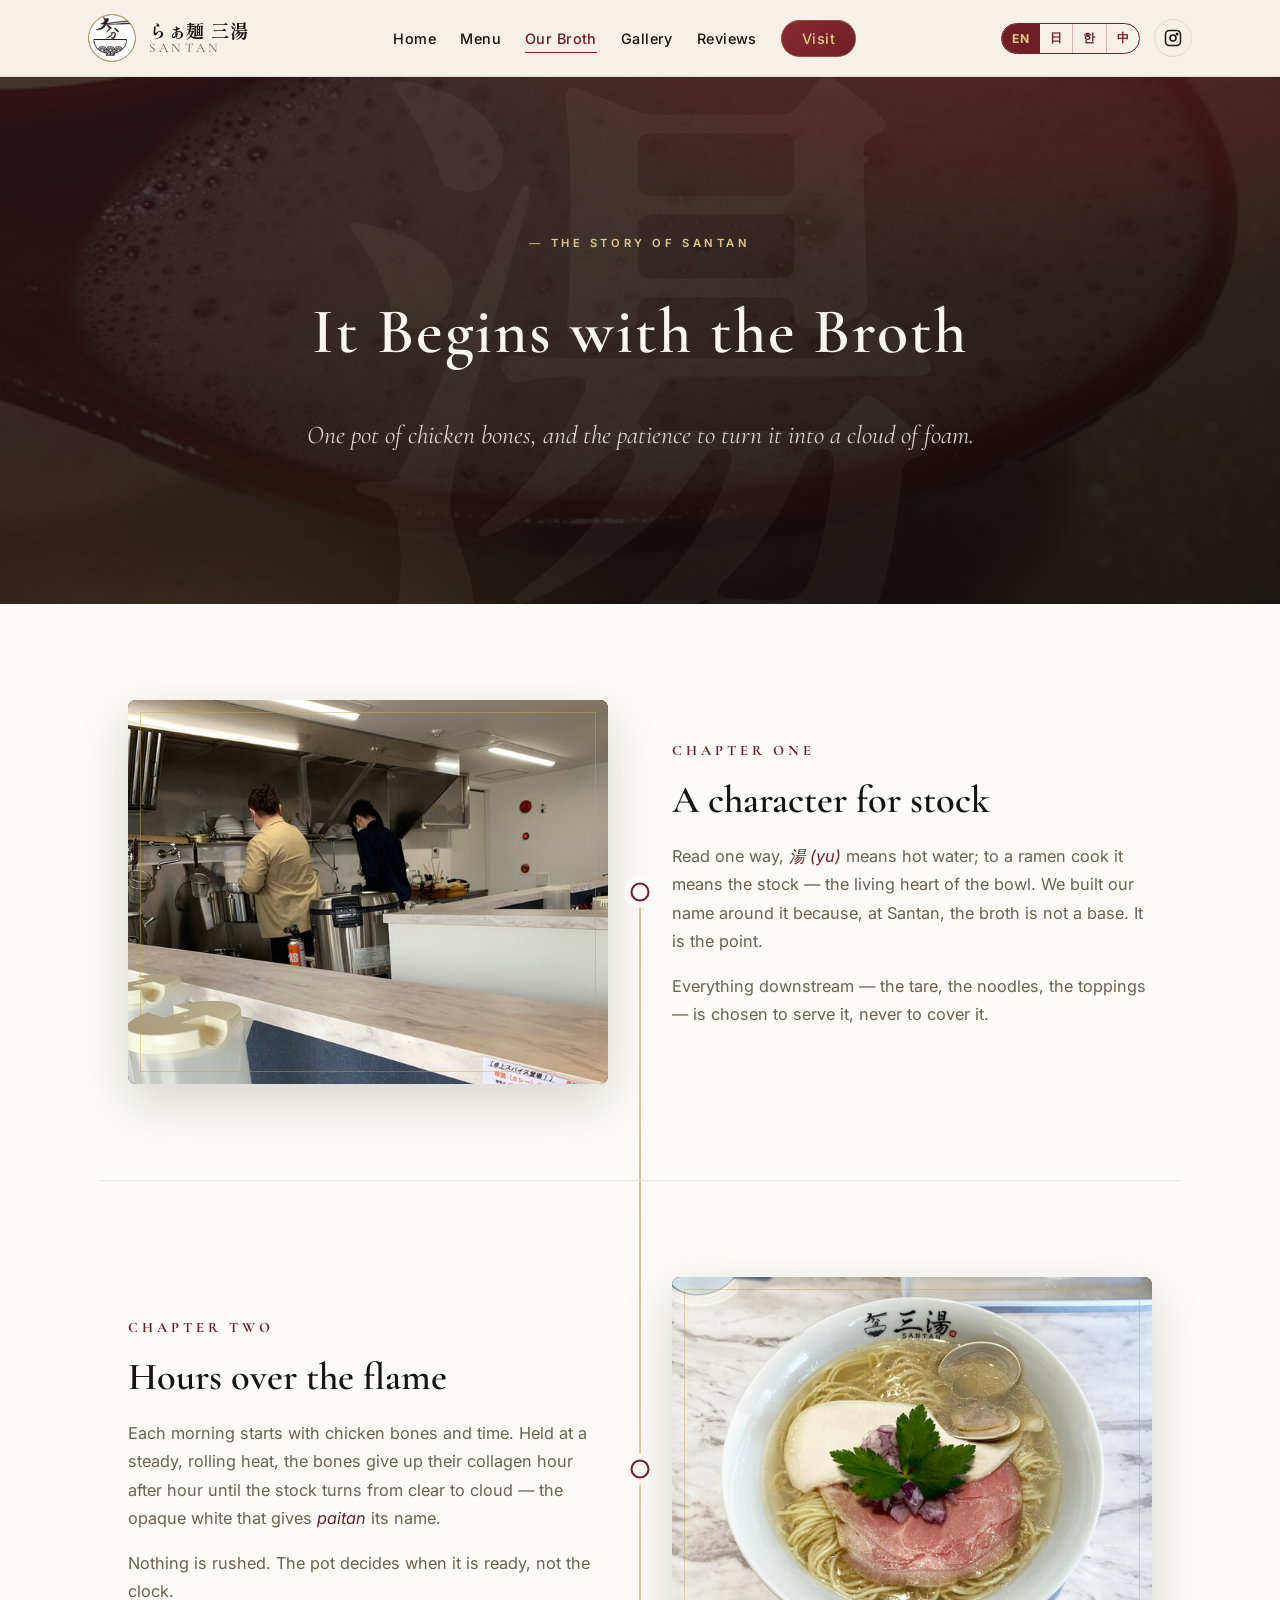
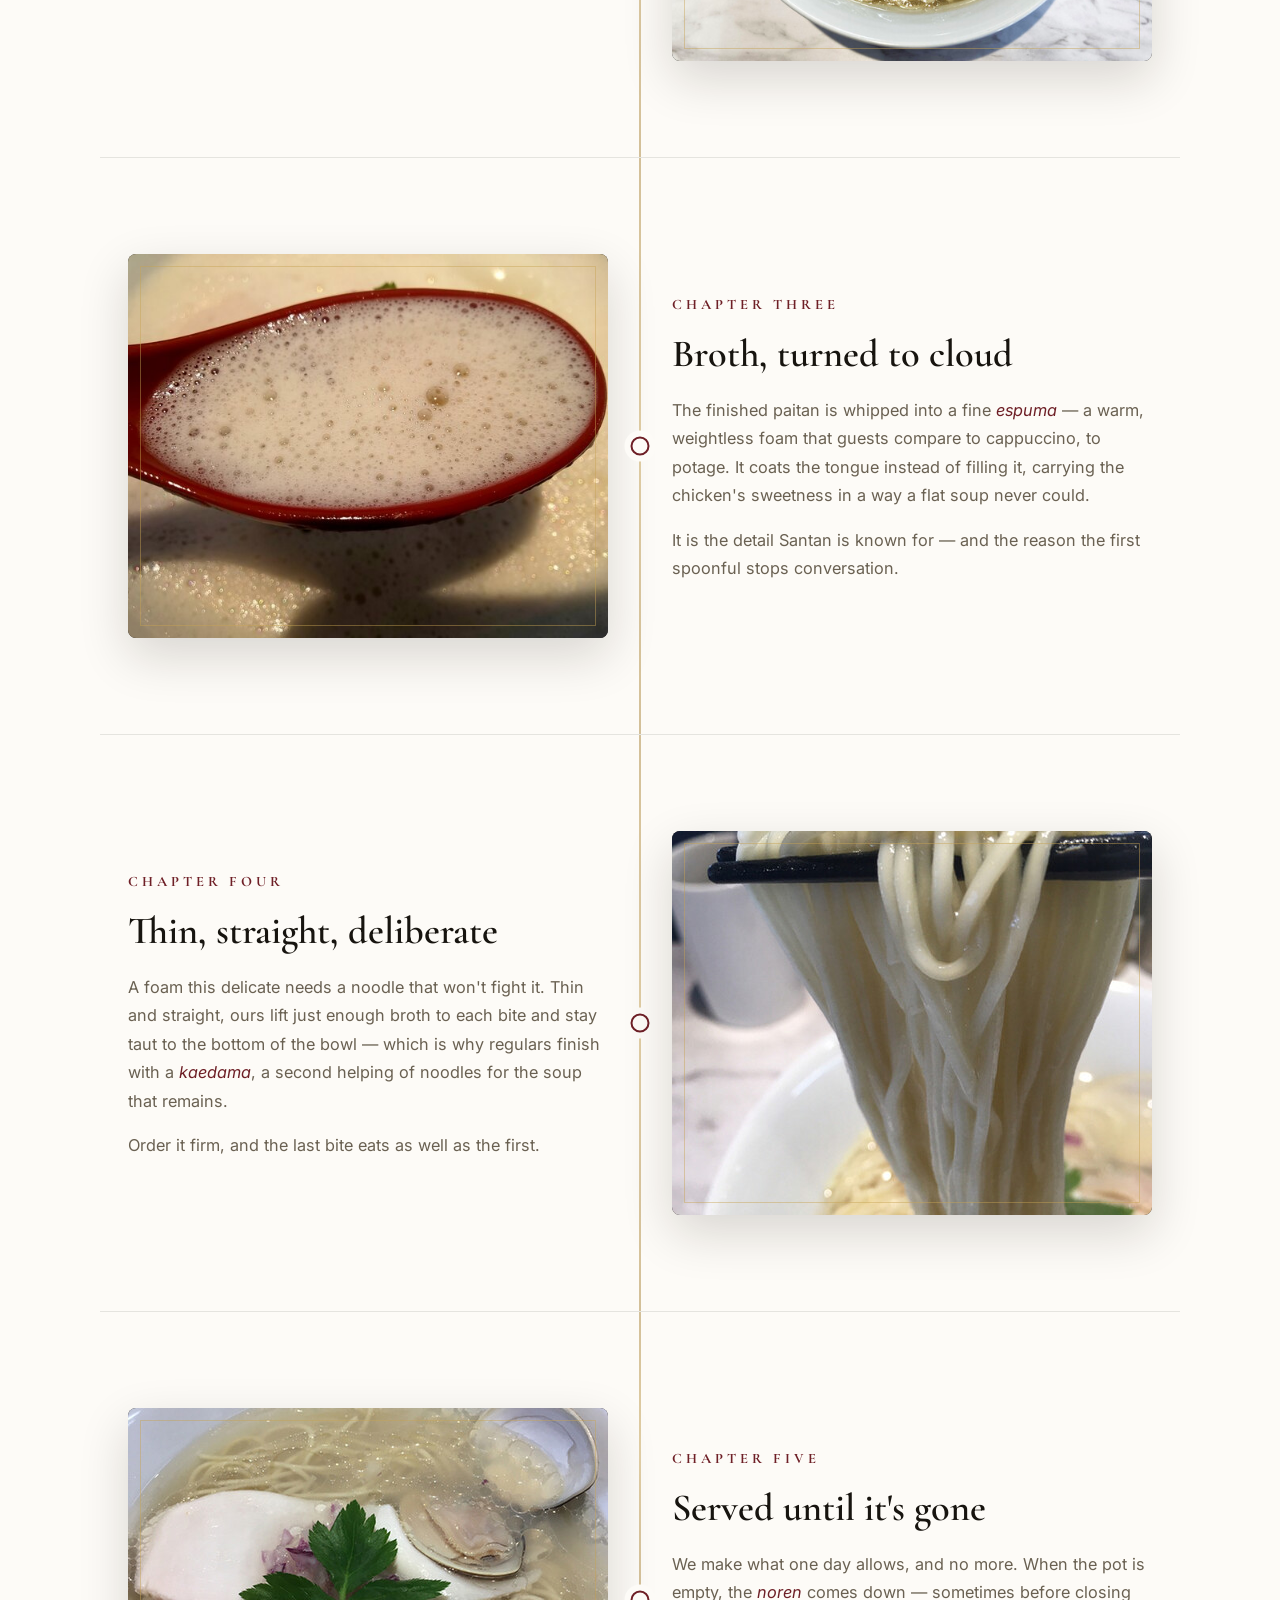
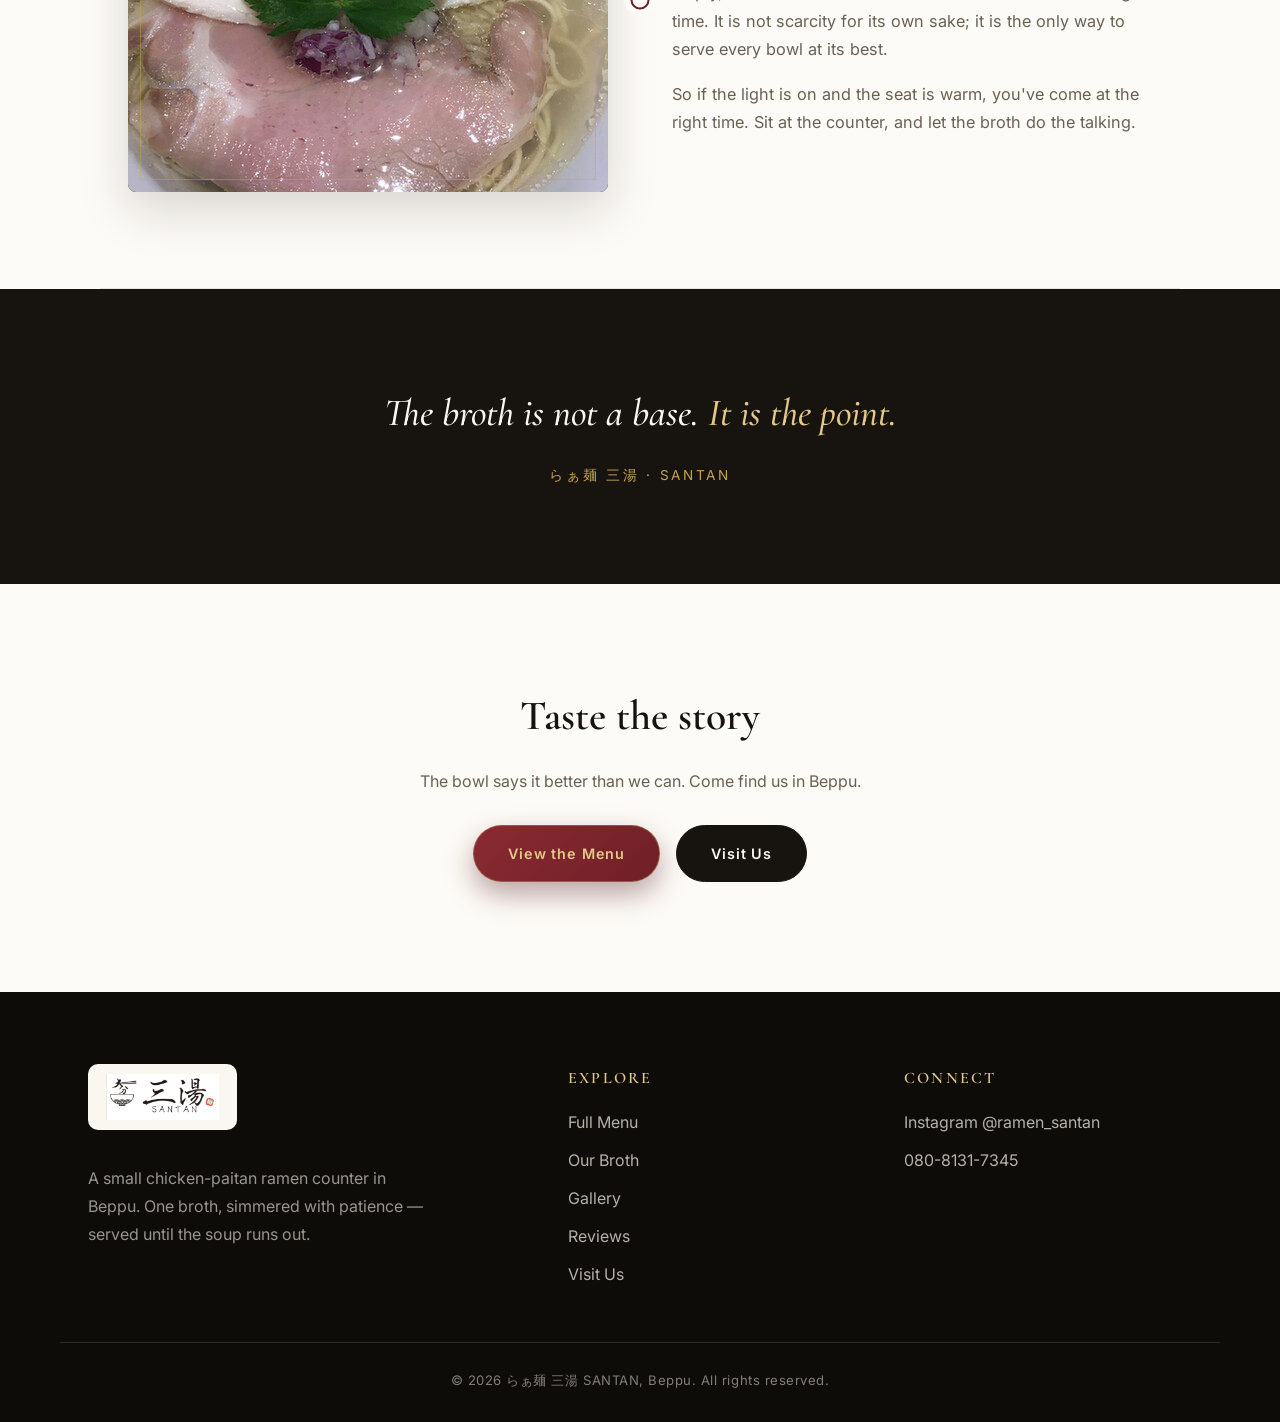
==== commit 3024c4cf: "Use real SANTAN logo: circle-cropped bowl badge + full lockup" ====
--- a/broth.html
+++ b/broth.html
@@ -15,7 +15,7 @@
 <header class="site-header">
   <div class="nav-wrap">
     <a href="index.html" class="logo">
-      <span class="logo-badge"><img src="pictures/logo-icon.svg" alt="Santan bowl mark"></span>
+      <span class="logo-badge"><img src="pictures/logo-badge.png" alt="Santan bowl mark"></span>
       <span class="logo-text">
         <span class="jp">らぁ麺 三湯</span>
         <span class="en">Santan</span>
@@ -195,7 +195,7 @@
   <div class="container footer-grid">
     <div>
       <div class="footer-logo-card">
-        <img src="pictures/logo.svg" alt="らぁ麺 三湯 SANTAN logo">
+        <img src="pictures/logo-full.png" alt="らぁ麺 三湯 SANTAN logo">
       </div>
       <p style="max-width: 340px; color: rgba(245,240,230,0.6);">
         <span class="lang-en">A small chicken-paitan ramen counter in Beppu. One broth, simmered with patience — served until the soup runs out.</span>
